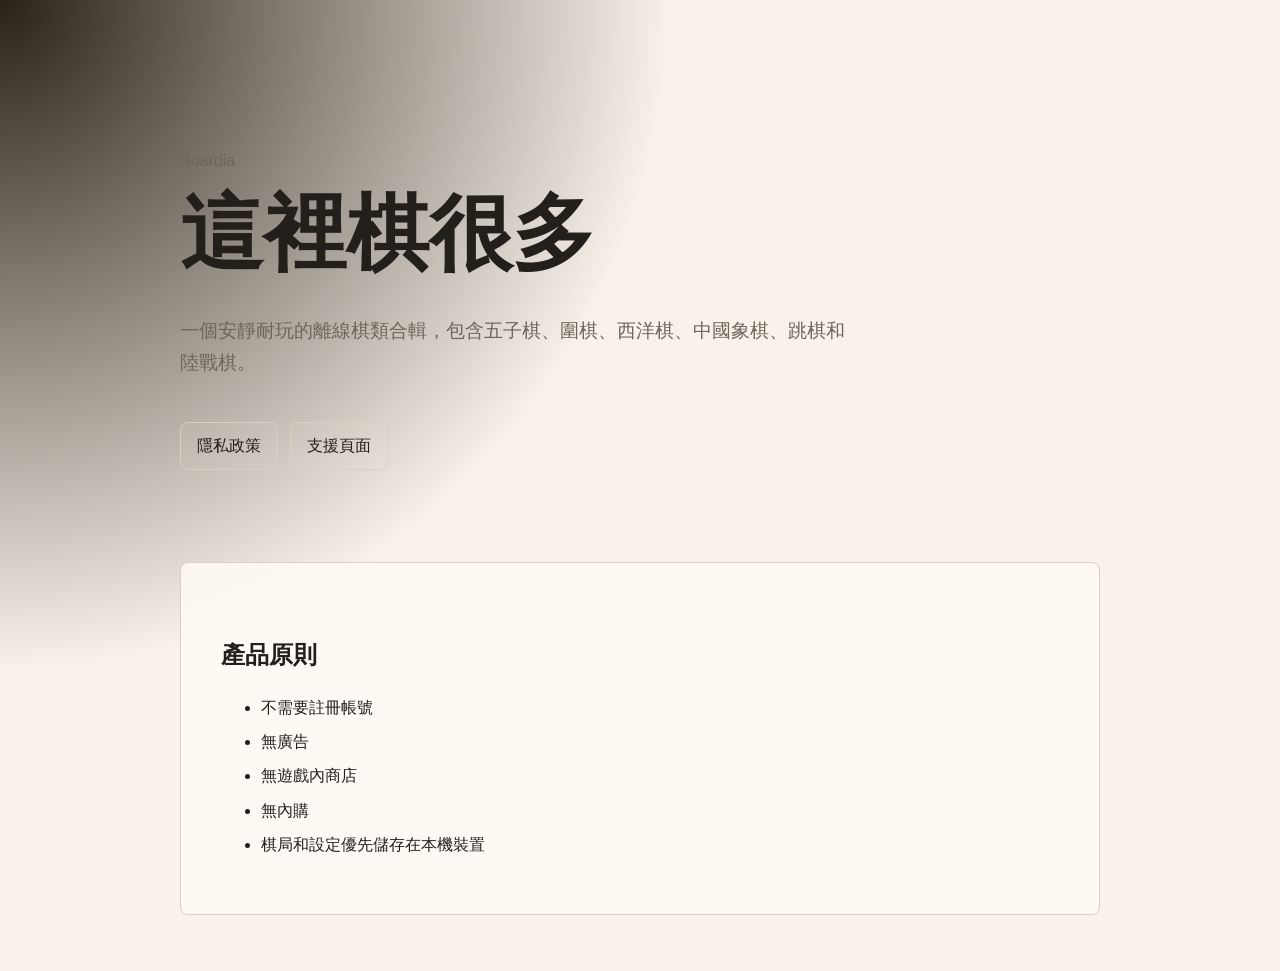
==== boardia/index.html @ c28403ff "Add Boardia support page" ====
<!doctype html>
<html lang="zh-Hant-TW">
<head>
  <meta charset="utf-8">
  <meta name="viewport" content="width=device-width, initial-scale=1">
  <title>這裡棋很多 · Boardia</title>
  <meta name="description" content="這裡棋很多是一款離線棋類遊戲合輯。">
  <link rel="stylesheet" href="style.css">
</head>
<body>
  <main class="page">
    <section class="hero">
      <p class="eyebrow">Boardia</p>
      <h1>這裡棋很多</h1>
      <p class="lede">一個安靜耐玩的離線棋類合輯，包含五子棋、圍棋、西洋棋、中國象棋、跳棋和陸戰棋。</p>
      <div class="actions">
        <a href="privacy.html">隱私政策</a>
        <a href="support.html">支援頁面</a>
      </div>
    </section>

    <section class="panel">
      <h2>產品原則</h2>
      <ul>
        <li>不需要註冊帳號</li>
        <li>無廣告</li>
        <li>無遊戲內商店</li>
        <li>無內購</li>
        <li>棋局和設定優先儲存在本機裝置</li>
      </ul>
    </section>
  </main>
</body>
</html>
---- boardia/style.css ----
:root {
  color-scheme: light dark;
  --bg: #11100f;
  --panel: #1d1a17;
  --text: #f3eee6;
  --muted: #b7aca0;
  --line: #3a332c;
  --accent: #d7a958;
}

* {
  box-sizing: border-box;
}

body {
  margin: 0;
  background: radial-gradient(circle at top left, #2a2218, var(--bg) 42rem);
  color: var(--text);
  font-family: -apple-system, BlinkMacSystemFont, "Segoe UI", sans-serif;
  line-height: 1.65;
}

a {
  color: var(--accent);
}

.page {
  width: min(920px, calc(100% - 32px));
  margin: 0 auto;
  padding: 40px 0 56px;
}

.topnav {
  display: flex;
  justify-content: space-between;
  gap: 20px;
  margin-bottom: 40px;
}

.topnav a,
.actions a {
  min-height: 44px;
  display: inline-flex;
  align-items: center;
  justify-content: center;
  border: 1px solid var(--line);
  border-radius: 8px;
  padding: 10px 16px;
  text-decoration: none;
  color: var(--text);
  background: rgba(255, 255, 255, 0.04);
}

.hero {
  min-height: 58vh;
  display: flex;
  flex-direction: column;
  justify-content: center;
}

.eyebrow,
.muted {
  color: var(--muted);
}

h1 {
  margin: 0 0 18px;
  font-size: clamp(2.4rem, 7vw, 5.2rem);
  line-height: 1.05;
  letter-spacing: 0;
}

h2,
h3 {
  margin-top: 32px;
  letter-spacing: 0;
}

.lede {
  max-width: 680px;
  font-size: 1.2rem;
  color: var(--muted);
}

.actions {
  display: flex;
  flex-wrap: wrap;
  gap: 12px;
  margin-top: 24px;
}

.panel,
.document {
  border: 1px solid var(--line);
  border-radius: 8px;
  padding: clamp(20px, 4vw, 40px);
  background: color-mix(in srgb, var(--panel) 90%, transparent);
}

li + li {
  margin-top: 8px;
}

@media (prefers-color-scheme: light) {
  :root {
    --bg: #f8f2ea;
    --panel: #fffaf4;
    --text: #231f1b;
    --muted: #6f655b;
    --line: #dccfbe;
    --accent: #9b611a;
  }
}
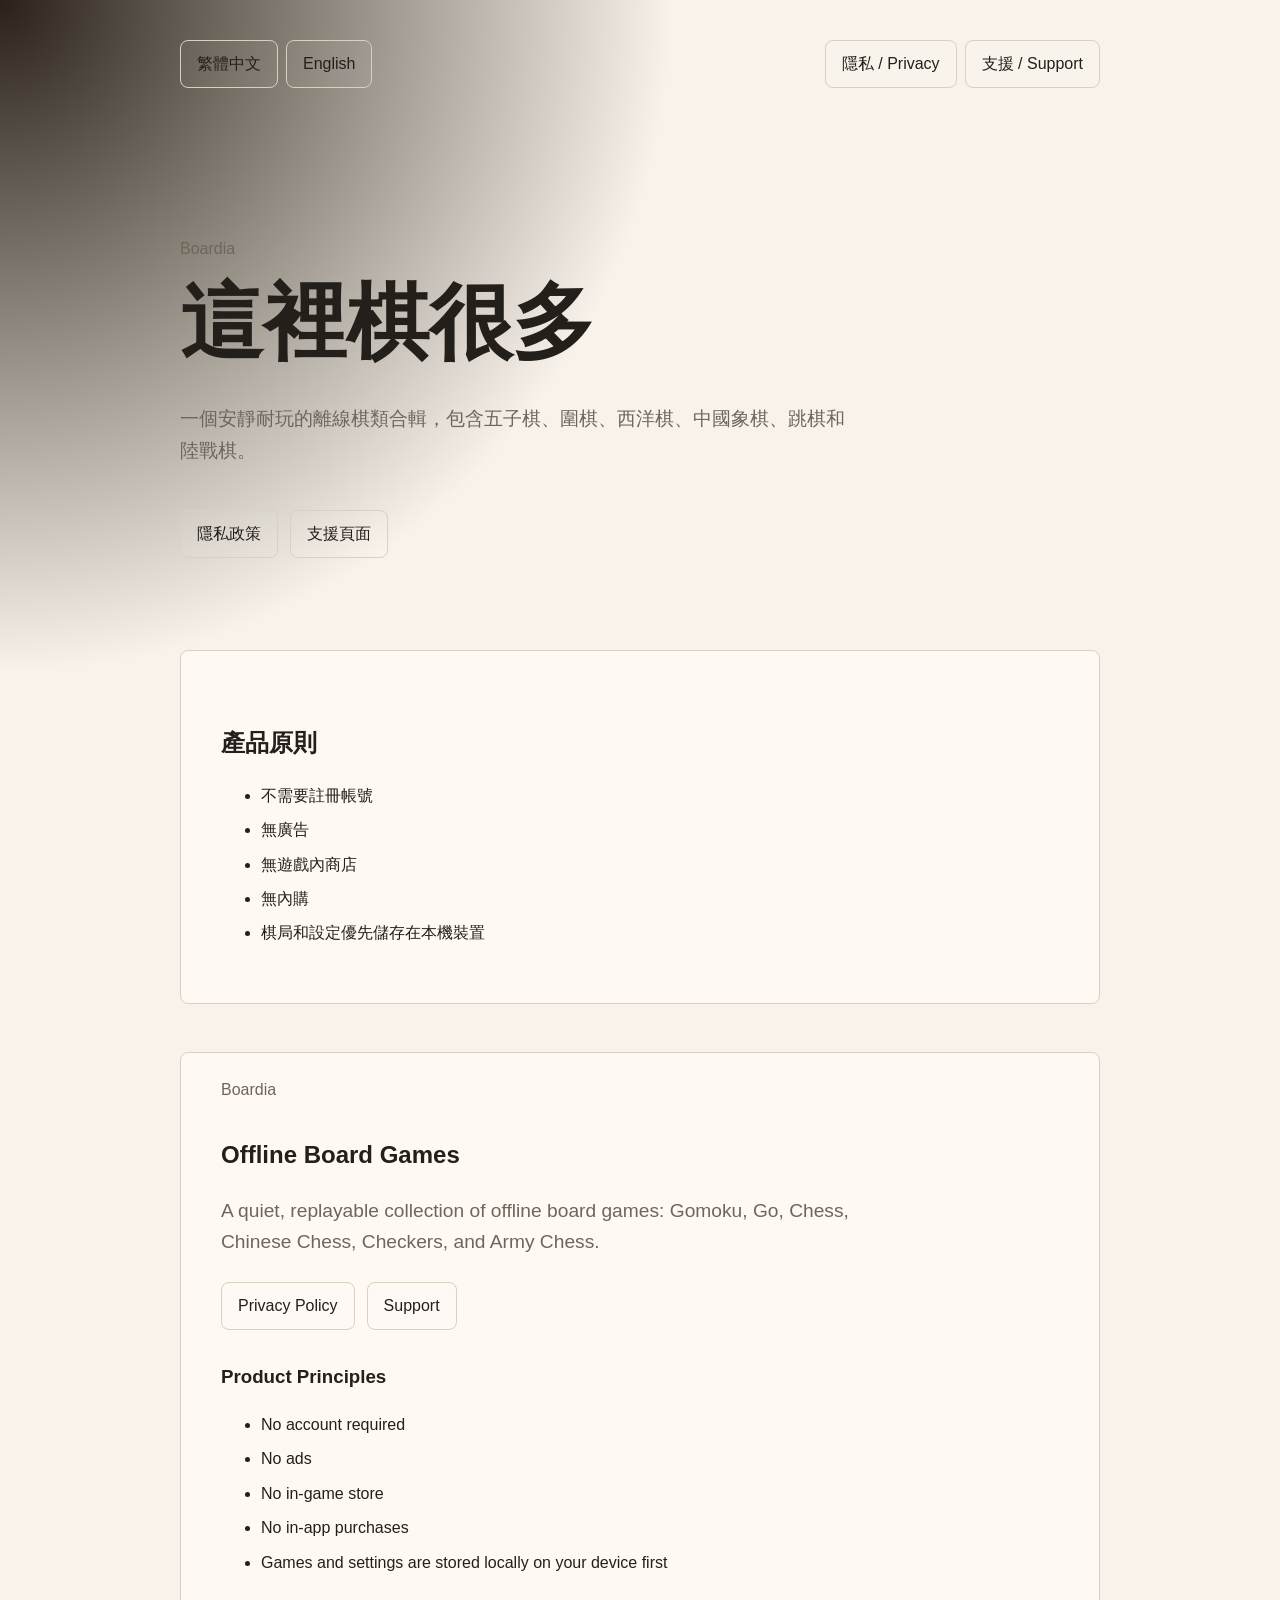
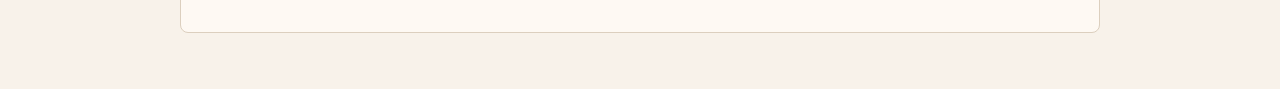
==== commit 3adb7b08: "Add English Boardia support page" ====
--- a/boardia/index.html
+++ b/boardia/index.html
@@ -4,22 +4,27 @@
   <meta charset="utf-8">
   <meta name="viewport" content="width=device-width, initial-scale=1">
   <title>這裡棋很多 · Boardia</title>
-  <meta name="description" content="這裡棋很多是一款離線棋類遊戲合輯。">
+  <meta name="description" content="這裡棋很多（Boardia）是一款離線棋類遊戲合輯，提供繁體中文與英文資訊。">
   <link rel="stylesheet" href="style.css">
 </head>
 <body>
   <main class="page">
-    <section class="hero">
-      <p class="eyebrow">Boardia</p>
-      <h1>這裡棋很多</h1>
-      <p class="lede">一個安靜耐玩的離線棋類合輯，包含五子棋、圍棋、西洋棋、中國象棋、跳棋和陸戰棋。</p>
-      <div class="actions">
-        <a href="privacy.html">隱私政策</a>
-        <a href="support.html">支援頁面</a>
-      </div>
+    <nav class="topnav" aria-label="語言導覽">
+      <div class="nav-links"><a href="#zh-hant">繁體中文</a><a href="#en">English</a></div>
+      <div class="language-links"><a href="privacy.html">隱私 / Privacy</a><a href="support.html">支援 / Support</a></div>
+    </nav>
+
+    <section id="zh-hant" class="hero" lang="zh-Hant-TW">
+        <p class="eyebrow">Boardia</p>
+        <h1>這裡棋很多</h1>
+        <p class="lede">一個安靜耐玩的離線棋類合輯，包含五子棋、圍棋、西洋棋、中國象棋、跳棋和陸戰棋。</p>
+        <div class="actions">
+          <a href="privacy.html">隱私政策</a>
+          <a href="support.html">支援頁面</a>
+        </div>
     </section>
 
-    <section class="panel">
+    <section class="panel" lang="zh-Hant-TW">
       <h2>產品原則</h2>
       <ul>
         <li>不需要註冊帳號</li>
@@ -29,6 +34,24 @@
         <li>棋局和設定優先儲存在本機裝置</li>
       </ul>
     </section>
+
+    <section id="en" class="panel translation" lang="en">
+      <p class="eyebrow">Boardia</p>
+      <h2>Offline Board Games</h2>
+      <p class="lede">A quiet, replayable collection of offline board games: Gomoku, Go, Chess, Chinese Chess, Checkers, and Army Chess.</p>
+      <div class="actions">
+        <a href="privacy.html">Privacy Policy</a>
+        <a href="support.html">Support</a>
+      </div>
+      <h3>Product Principles</h3>
+      <ul>
+        <li>No account required</li>
+        <li>No ads</li>
+        <li>No in-game store</li>
+        <li>No in-app purchases</li>
+        <li>Games and settings are stored locally on your device first</li>
+      </ul>
+    </section>
   </main>
 </body>
 </html>
--- a/boardia/style.css
+++ b/boardia/style.css
@@ -33,8 +33,17 @@
 .topnav {
   display: flex;
   justify-content: space-between;
+  align-items: flex-start;
+  flex-wrap: wrap;
   gap: 20px;
   margin-bottom: 40px;
+}
+
+.nav-links,
+.language-links {
+  display: flex;
+  flex-wrap: wrap;
+  gap: 8px;
 }
 
 .topnav a,
@@ -97,6 +106,12 @@
   background: color-mix(in srgb, var(--panel) 90%, transparent);
 }
 
+.translation {
+  margin-top: 48px;
+  padding-top: 8px;
+  border-top: 1px solid var(--line);
+}
+
 li + li {
   margin-top: 8px;
 }
